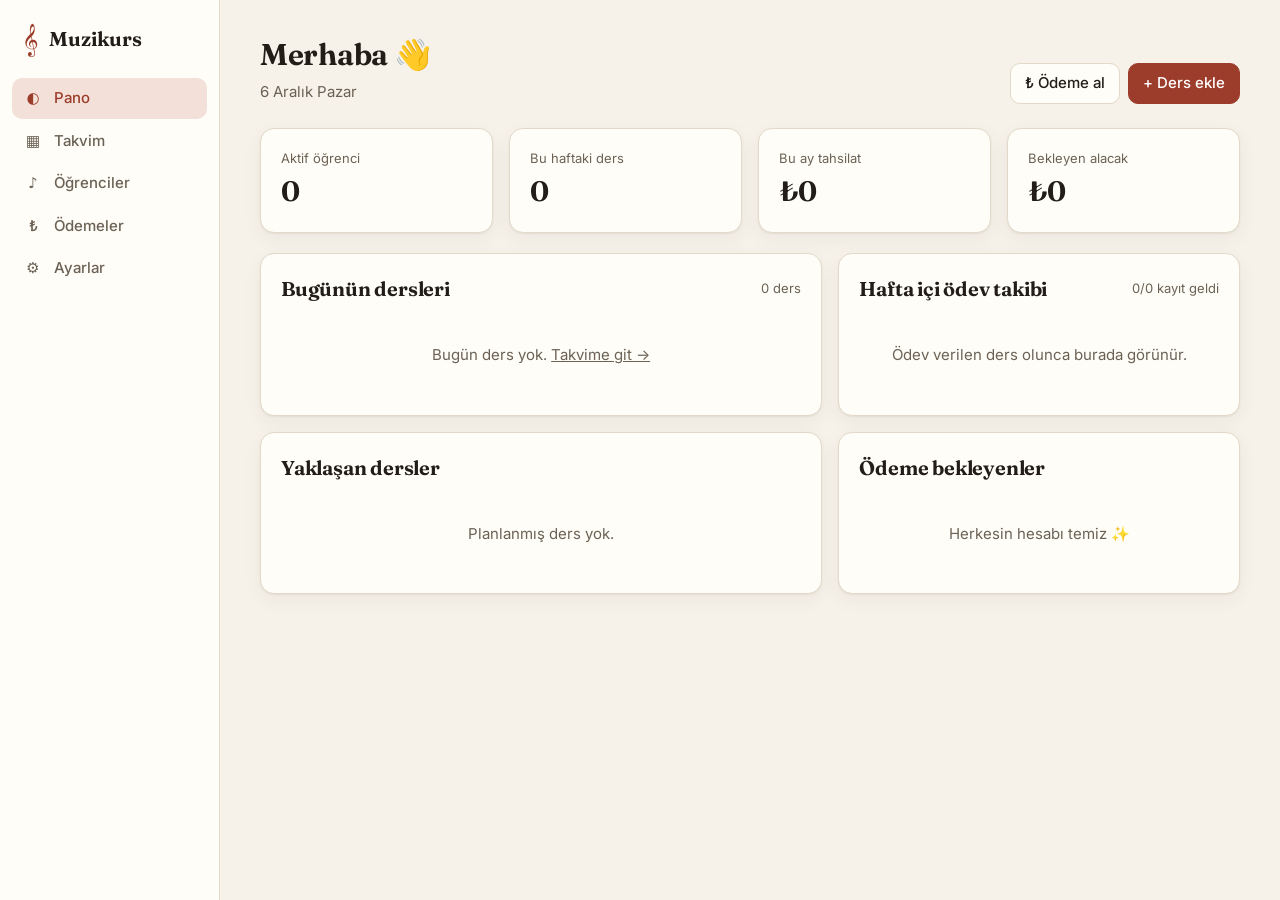
==== app/index.html @ b4ec0990 "Tanıtım sayfasını köke al, uygulamayı /app/ altına taşı Kökteki eski öğrenci/veli bağlantıları (#/p/" ====
<!doctype html>
<html lang="tr">
<head>
  <meta charset="utf-8" />
  <meta name="viewport" content="width=device-width, initial-scale=1" />
  <title>Muzikurs</title>
  <link rel="preconnect" href="https://fonts.googleapis.com" />
  <link href="https://fonts.googleapis.com/css2?family=Fraunces:opsz,wght@9..144,500;9..144,650&family=Inter:wght@400;500;600&display=swap" rel="stylesheet" />
  <link rel="stylesheet" href="styles.css" />
</head>
<body>
  <div class="app">
    <nav class="nav">
      <div class="brand">
        <span class="brand-mark">𝄞</span>
        <span class="brand-name">Muzikurs</span>
      </div>
      <a href="#/" data-route="dashboard"><span class="ico">◐</span><span>Pano</span></a>
      <a href="#/takvim" data-route="calendar"><span class="ico">▦</span><span>Takvim</span></a>
      <a href="#/ogrenciler" data-route="students"><span class="ico">♪</span><span>Öğrenciler</span></a>
      <a href="#/odemeler" data-route="payments"><span class="ico">₺</span><span>Ödemeler</span></a>
      <a href="#/ayarlar" data-route="settings"><span class="ico">⚙</span><span>Ayarlar</span></a>
    </nav>
    <main id="view" class="view"></main>
  </div>

  <dialog id="modal">
    <form method="dialog" id="modal-form">
      <header class="modal-head">
        <h2 id="modal-title"></h2>
        <button type="button" class="icon-btn" data-close aria-label="Kapat">✕</button>
      </header>
      <div id="modal-body" class="modal-body"></div>
      <footer class="modal-foot" id="modal-foot"></footer>
    </form>
  </dialog>

  <div id="toast" class="toast" role="status"></div>

  <script type="module" src="js/router.js"></script>
</body>
</html>
---- app/styles.css ----
:root {
  --bg: #f6f2ea;
  --surface: #fffdf8;
  --surface-2: #efe8db;
  --ink: #221d17;
  --ink-2: #6b6255;
  --line: #e2d9c8;
  --accent: #9c3d2b;
  --accent-ink: #fff;
  --accent-soft: #f3e0d8;
  --ok: #3f7a4a;
  --ok-soft: #e0eedf;
  --warn: #a8741a;
  --warn-soft: #f5ead2;
  --bad: #a3322a;
  --bad-soft: #f5dcd8;
  --muted-soft: #ebe6dd;
  --radius: 14px;
  --shadow: 0 1px 2px rgba(40, 30, 20, .06), 0 6px 20px rgba(40, 30, 20, .05);
  color-scheme: light;
}

@media (prefers-color-scheme: dark) {
  :root {
    --bg: #17140f;
    --surface: #211d17;
    --surface-2: #2b261e;
    --ink: #f1eadf;
    --ink-2: #a89d8c;
    --line: #3a3328;
    --accent: #e0826a;
    --accent-ink: #1b120e;
    --accent-soft: #3d2620;
    --ok: #86c28f;
    --ok-soft: #22321f;
    --warn: #e0b35c;
    --warn-soft: #3a2f18;
    --bad: #ef8a80;
    --bad-soft: #3d201d;
    --muted-soft: #2d2820;
    --shadow: 0 1px 2px rgba(0, 0, 0, .3);
    color-scheme: dark;
  }
}

* { box-sizing: border-box; }
html, body { margin: 0; }
body {
  background: var(--bg);
  color: var(--ink);
  font: 15px/1.5 Inter, system-ui, sans-serif;
  -webkit-font-smoothing: antialiased;
}
h1, h2, h3 { font-family: Fraunces, Georgia, serif; font-weight: 650; margin: 0; letter-spacing: -.01em; }
h1 { font-size: 30px; }
h2 { font-size: 20px; }
h3 { font-size: 16px; }
a { color: inherit; }
.muted { color: var(--ink-2); }
.small { font-size: 13px; }
.num { font-variant-numeric: tabular-nums; }

/* layout */
.app { display: grid; grid-template-columns: 220px 1fr; min-height: 100vh; }
.nav {
  position: sticky; top: 0; height: 100vh;
  display: flex; flex-direction: column; gap: 2px;
  padding: 20px 12px; border-right: 1px solid var(--line); background: var(--surface);
}
.brand { display: flex; align-items: center; gap: 10px; padding: 4px 10px 22px; }
.brand-mark { font-size: 28px; color: var(--accent); line-height: 1; }
.brand-name { font-family: Fraunces, serif; font-size: 20px; font-weight: 650; }
.nav a {
  display: flex; align-items: center; gap: 12px;
  padding: 9px 12px; border-radius: 10px; text-decoration: none; color: var(--ink-2); font-weight: 500;
}
.nav a:hover { background: var(--surface-2); color: var(--ink); }
.nav a.active { background: var(--accent-soft); color: var(--accent); }
.nav .ico { width: 18px; text-align: center; }
.view { padding: 32px 40px 80px; max-width: 1180px; width: 100%; }

.page-head { display: flex; align-items: flex-end; justify-content: space-between; gap: 16px; margin-bottom: 24px; flex-wrap: wrap; }
.page-head p { margin: 4px 0 0; }
.row { display: flex; gap: 8px; align-items: center; flex-wrap: wrap; }
.grid { display: grid; gap: 16px; }
.grid-2 { grid-template-columns: 1.4fr 1fr; }
.stats { grid-template-columns: repeat(4, 1fr); margin-bottom: 20px; }

.card { background: var(--surface); border: 1px solid var(--line); border-radius: var(--radius); box-shadow: var(--shadow); padding: 20px; }
.card-head { display: flex; justify-content: space-between; align-items: center; margin-bottom: 12px; gap: 8px; }
.stat .label { color: var(--ink-2); font-size: 13px; }
.stat .value { font-family: Fraunces, serif; font-size: 28px; font-weight: 650; margin-top: 2px; }
.stat .value.bad { color: var(--bad); }

/* buttons & inputs */
button, .btn {
  font: inherit; font-weight: 500; cursor: pointer;
  border: 1px solid var(--line); background: var(--surface); color: var(--ink);
  padding: 8px 14px; border-radius: 10px; text-decoration: none; display: inline-flex; align-items: center; gap: 6px;
}
button:hover { background: var(--surface-2); }
button.primary { background: var(--accent); border-color: var(--accent); color: var(--accent-ink); }
button.primary:hover { filter: brightness(1.07); }
button.danger { color: var(--bad); }
button.sm { padding: 4px 10px; font-size: 13px; border-radius: 8px; }
button.ghost { border-color: transparent; background: transparent; }
.icon-btn { border: 0; background: transparent; padding: 6px 8px; font-size: 16px; color: var(--ink-2); }
button:focus-visible, input:focus-visible, select:focus-visible, textarea:focus-visible, a:focus-visible {
  outline: 2px solid var(--accent); outline-offset: 2px;
}

input, select, textarea {
  font: inherit; color: var(--ink); background: var(--surface);
  border: 1px solid var(--line); border-radius: 10px; padding: 8px 10px; width: 100%;
}
textarea { min-height: 70px; resize: vertical; }
label.field { display: flex; flex-direction: column; gap: 4px; font-size: 13px; color: var(--ink-2); font-weight: 500; }
.form-grid { display: grid; grid-template-columns: 1fr 1fr; gap: 12px 14px; }
.form-grid .full { grid-column: 1 / -1; }
.search { max-width: 280px; }

/* lists */
.list { display: flex; flex-direction: column; }
.list-item {
  display: flex; align-items: center; gap: 14px; padding: 12px 4px;
  border-top: 1px solid var(--line);
}
.list-item:first-child { border-top: 0; }
.list-item .grow { flex: 1; min-width: 0; }
.list-item .title { font-weight: 600; }
.clickable { cursor: pointer; border-radius: 10px; }
.clickable:hover { background: var(--surface-2); }
.time { font-variant-numeric: tabular-nums; font-weight: 600; min-width: 48px; }
.avatar {
  width: 38px; height: 38px; border-radius: 50%; flex: none;
  display: grid; place-items: center; font-weight: 600; font-size: 14px;
  background: var(--accent-soft); color: var(--accent);
}
.empty { padding: 28px 8px; text-align: center; color: var(--ink-2); }

table { width: 100%; border-collapse: collapse; }
th, td { text-align: left; padding: 10px 8px; border-top: 1px solid var(--line); vertical-align: top; }
th { font-size: 12px; text-transform: uppercase; letter-spacing: .04em; color: var(--ink-2); font-weight: 600; border-top: 0; }
td.right, th.right { text-align: right; }
.table-wrap { overflow-x: auto; }

.badge { display: inline-block; padding: 2px 9px; border-radius: 999px; font-size: 12px; font-weight: 600; white-space: nowrap; }
.b-planned { background: var(--muted-soft); color: var(--ink-2); }
.b-done { background: var(--ok-soft); color: var(--ok); }
.b-cancelled { background: var(--warn-soft); color: var(--warn); }
.b-noshow { background: var(--bad-soft); color: var(--bad); }
.pos { color: var(--ok); }
.neg { color: var(--bad); }

/* calendar */
.week { display: grid; grid-template-columns: repeat(7, minmax(0, 1fr)); gap: 10px; }
.day { background: var(--surface); border: 1px solid var(--line); border-radius: var(--radius); min-height: 220px; display: flex; flex-direction: column; }
.day.today { border-color: var(--accent); box-shadow: 0 0 0 1px var(--accent); }
.day-head { padding: 10px 12px; border-bottom: 1px solid var(--line); display: flex; justify-content: space-between; align-items: baseline; }
.day-head .dn { font-weight: 600; }
.day-head .dd { color: var(--ink-2); font-size: 13px; }
.day-body { padding: 8px; display: flex; flex-direction: column; gap: 6px; flex: 1; }
.slot {
  text-align: left; display: block; width: 100%; padding: 7px 9px; border-radius: 9px;
  border: 1px solid var(--line); border-left: 3px solid var(--ink-2); background: var(--surface);
}
.slot .t { font-size: 12px; color: var(--ink-2); font-variant-numeric: tabular-nums; }
.slot .n { font-weight: 600; font-size: 13px; overflow: hidden; text-overflow: ellipsis; white-space: nowrap; }
.slot.s-done { border-left-color: var(--ok); }
.slot.s-cancelled { border-left-color: var(--warn); opacity: .7; }
.slot.s-cancelled .n { text-decoration: line-through; }
.slot.s-noshow { border-left-color: var(--bad); }
.slot.s-planned { border-left-color: var(--accent); }
.add-slot { border: 1px dashed var(--line); background: transparent; color: var(--ink-2); justify-content: center; font-size: 13px; margin-top: auto; }

/* student detail */
.profile { display: flex; gap: 16px; align-items: center; }
.profile .avatar { width: 56px; height: 56px; font-size: 20px; }
.kv { display: grid; grid-template-columns: 130px 1fr; gap: 6px 12px; font-size: 14px; }
.kv dt { color: var(--ink-2); }
.kv dd { margin: 0; }
.timeline .entry { padding: 12px 0; border-top: 1px solid var(--line); }
.timeline .entry:first-child { border-top: 0; }
.entry-head { display: flex; justify-content: space-between; gap: 8px; align-items: center; }
.entry p { margin: 6px 0 0; font-size: 14px; white-space: pre-wrap; }
.entry .lbl { font-size: 12px; font-weight: 600; color: var(--ink-2); text-transform: uppercase; letter-spacing: .04em; }

/* modal */
dialog {
  border: 1px solid var(--line); border-radius: 18px; padding: 0; width: min(560px, calc(100vw - 32px));
  background: var(--surface); color: var(--ink); box-shadow: 0 20px 60px rgba(0,0,0,.25);
}
dialog::backdrop { background: rgba(20, 15, 10, .45); }
.modal-head { display: flex; justify-content: space-between; align-items: center; padding: 18px 20px 6px; }
.modal-body { padding: 10px 20px 4px; max-height: 70vh; overflow-y: auto; }
.modal-foot { display: flex; justify-content: flex-end; gap: 8px; padding: 14px 20px 18px; }
.modal-foot .spacer { flex: 1; }
.status-pick { display: flex; gap: 6px; flex-wrap: wrap; }
.status-pick label { cursor: pointer; }
.status-pick input { display: none; }
.status-pick span { display: inline-block; padding: 6px 12px; border-radius: 999px; border: 1px solid var(--line); font-size: 13px; font-weight: 500; }
.status-pick input:checked + span { background: var(--accent); color: var(--accent-ink); border-color: var(--accent); }

.toast {
  position: fixed; left: 50%; bottom: 24px; transform: translate(-50%, 20px);
  background: var(--ink); color: var(--bg); padding: 10px 16px; border-radius: 10px; font-size: 14px;
  opacity: 0; pointer-events: none; transition: .2s;
}
.toast.show { opacity: 1; transform: translate(-50%, 0); }

[hidden] { display: none !important; }
a.btn.primary-link { background: var(--accent); border-color: var(--accent); color: var(--accent-ink); }

/* öğrenci & veli sayfası */
body.portal .nav { display: none; }
body.portal .app { grid-template-columns: 1fr; }
body.portal .view { max-width: 720px; margin: 0 auto; padding: 20px 16px 60px; }
.portal-head { display: flex; justify-content: space-between; align-items: center; gap: 12px; margin-bottom: 18px; }
.portal-head .brand { padding: 0; }
.seg { display: inline-flex; background: var(--surface-2); border-radius: 999px; padding: 3px; }
.seg button { border: 0; background: transparent; border-radius: 999px; padding: 6px 16px; color: var(--ink-2); }
.seg button[aria-selected="true"] { background: var(--surface); color: var(--ink); box-shadow: var(--shadow); }
.portal-hero { margin-bottom: 18px; }
.portal-hero p { margin: 4px 0 0; }
.next-card .next-when { font-family: Fraunces, serif; font-size: 24px; font-weight: 650; margin: 2px 0; }
.hw-card { border-color: var(--accent); background: linear-gradient(180deg, var(--accent-soft), var(--surface) 70%); }
.hw-text { font-size: 17px; margin: 0; white-space: pre-wrap; }
.check-row { margin-top: 14px; font-weight: 500; cursor: pointer; }
.check-row input, .goal-input { width: auto; }
.check-row input { width: 18px; height: 18px; accent-color: var(--accent); }
.goal-input { width: 64px; padding: 2px 6px; display: inline-block; }
.bars { display: grid; grid-template-columns: repeat(7, 1fr); gap: 8px; align-items: end; margin: 6px 0 16px; }
.bar-col { display: flex; flex-direction: column; align-items: center; gap: 4px; }
.bar { width: 100%; max-width: 34px; height: 90px; background: var(--surface-2); border-radius: 8px; display: flex; align-items: flex-end; overflow: hidden; }
.bar span { display: block; width: 100%; background: var(--accent); border-radius: 8px 8px 0 0; }
.bar-val { font-size: 12px; font-variant-numeric: tabular-nums; color: var(--ink-2); min-height: 18px; }
.bar-lbl { font-size: 12px; color: var(--ink-2); }
.bar-col.is-today .bar-lbl { color: var(--accent); font-weight: 600; }
.goal { margin-bottom: 16px; }
.progress { height: 8px; background: var(--surface-2); border-radius: 999px; overflow: hidden; margin-top: 6px; }
.progress span { display: block; height: 100%; background: var(--ok); border-radius: 999px; }
.practice-add { padding-top: 14px; border-top: 1px solid var(--line); }
.chip-btn { border-radius: 999px; }
.wa-btn { margin-top: 14px; width: 100%; justify-content: center; background: #25d366; border-color: #25d366; color: #0b2e17; font-weight: 600; }
.wa-btn:hover { filter: brightness(1.05); }
.portal-stats { grid-template-columns: repeat(auto-fit, minmax(140px, 1fr)); margin-bottom: 0; }

/* ödev kaydı */
.rec-card { border-color: var(--accent); }
.rec-actions { display: grid; grid-template-columns: 1fr 1fr; gap: 10px; }
.rec-big {
  flex-direction: column; justify-content: center; gap: 4px; padding: 16px 10px;
  border-radius: 14px; font-weight: 600; background: var(--accent-soft); border-color: transparent; color: var(--accent);
}
.rec-big span { font-size: 28px; line-height: 1; }
.rec-big:hover { background: var(--accent-soft); filter: brightness(.97); }
.file-pick { display: block; text-align: center; margin-top: 10px; color: var(--ink-2); text-decoration: underline; cursor: pointer; }
.rec-item { padding: 10px 0; border-top: 1px solid var(--line); display: flex; flex-direction: column; gap: 6px; }
.rec-item audio { width: 100%; height: 36px; }
.rec-item video, .rv-video { width: 100%; max-height: 320px; border-radius: 10px; background: #000; }
.recorder { display: flex; flex-direction: column; align-items: center; gap: 8px; text-align: center; }
.recorder video { width: 100%; max-height: 50vh; border-radius: 12px; background: #000; transform: scaleX(-1); }
.rc-mic { position: relative; width: 120px; height: 120px; display: grid; place-items: center; margin: 10px 0; }
.rc-mic span { position: relative; font-size: 40px; }
.rc-level { position: absolute; inset: 0; border-radius: 50%; background: var(--accent-soft); transition: transform .08s linear; }
.rc-timer { font-size: 30px; font-weight: 600; font-family: Fraunces, serif; }
.rc-btn { min-width: 160px; justify-content: center; padding: 12px 18px; }
.rc-btn.is-rec { background: var(--bad); border-color: var(--bad); animation: pulse 1.4s ease-in-out infinite; }
@keyframes pulse { 50% { box-shadow: 0 0 0 8px var(--bad-soft); } }
@media (prefers-reduced-motion: reduce) { .rc-btn.is-rec { animation: none; } }

/* responsive */
@media (max-width: 1000px) {
  .stats { grid-template-columns: repeat(2, 1fr); }
  .grid-2 { grid-template-columns: 1fr; }
  .week { grid-template-columns: repeat(2, minmax(0, 1fr)); }
  .day { min-height: 0; }
}
@media (max-width: 720px) {
  .app { grid-template-columns: 1fr; }
  .nav {
    position: fixed; bottom: 0; top: auto; left: 0; right: 0; height: auto; z-index: 10;
    flex-direction: row; justify-content: space-around; padding: 6px 4px calc(6px + env(safe-area-inset-bottom));
    border-right: 0; border-top: 1px solid var(--line);
  }
  .nav .brand { display: none; }
  .portal-head .brand-name { font-size: 17px; }
  .nav a { flex-direction: column; gap: 0; font-size: 11px; padding: 6px 8px; }
  .nav .ico { font-size: 17px; }
  .view { padding: 20px 16px 100px; }
  h1 { font-size: 24px; }
  .week { grid-template-columns: 1fr; }
  .form-grid { grid-template-columns: 1fr; }
  .kv { grid-template-columns: 110px 1fr; }
  .search { max-width: none; }
  .hide-sm { display: none; }
}
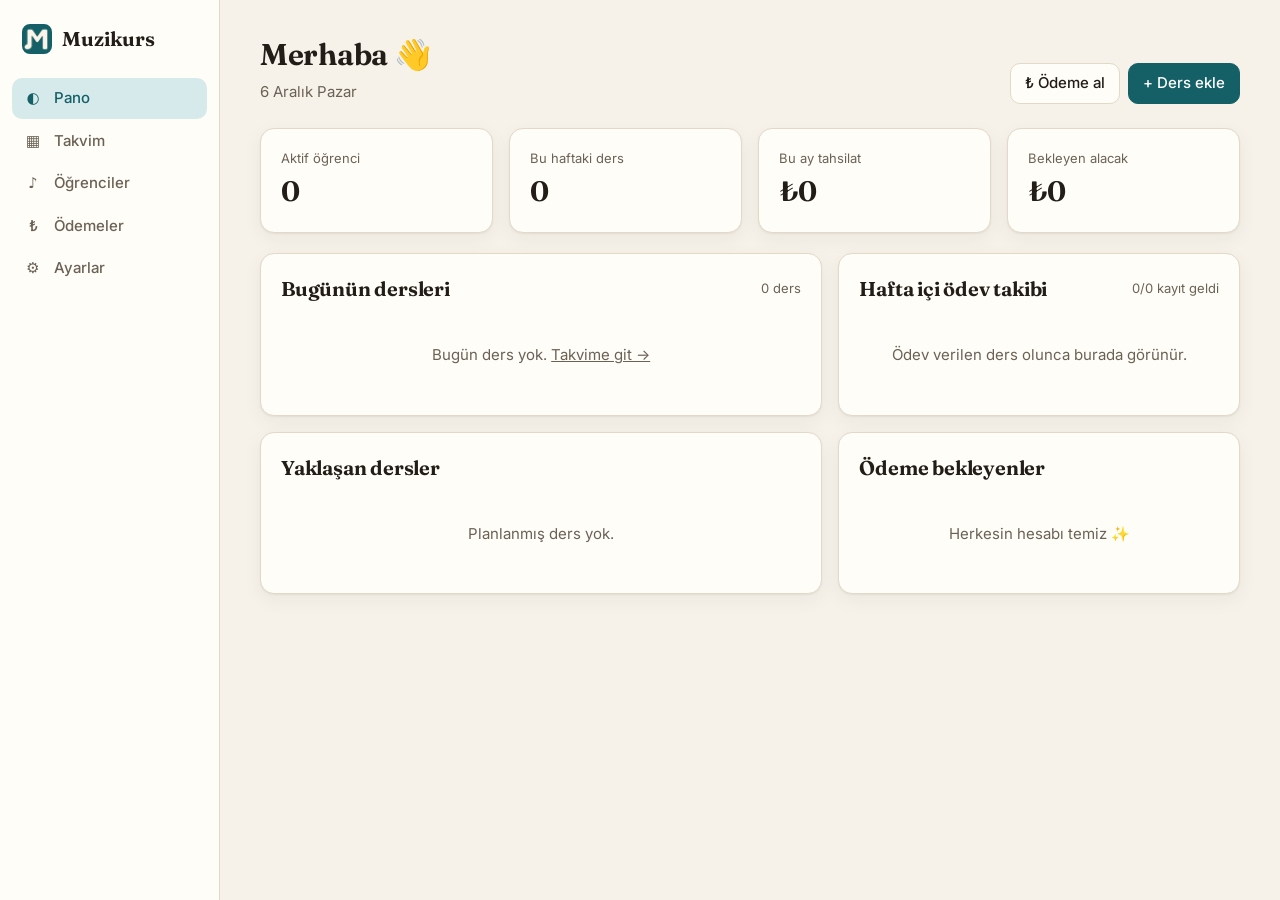
==== commit 239b4a14: "Uygulama renklerini logoya göre turkuaza çevir Vurgu renkleri (açık ve koyu tema) turkuaz oldu; uygu" ====
--- a/app/index.html
+++ b/app/index.html
@@ -6,13 +6,16 @@
   <title>Muzikurs</title>
   <link rel="preconnect" href="https://fonts.googleapis.com" />
   <link href="https://fonts.googleapis.com/css2?family=Fraunces:opsz,wght@9..144,500;9..144,650&family=Inter:wght@400;500;600&display=swap" rel="stylesheet" />
+  <link rel="icon" href="/favicon.ico" sizes="any" />
+  <link rel="icon" type="image/png" sizes="32x32" href="/favicon-32.png" />
+  <link rel="apple-touch-icon" href="/apple-touch-icon.png" />
   <link rel="stylesheet" href="styles.css" />
 </head>
 <body>
   <div class="app">
     <nav class="nav">
       <div class="brand">
-        <span class="brand-mark">𝄞</span>
+        <img class="brand-mark" src="/icon-512.png" width="30" height="30" alt="" />
         <span class="brand-name">Muzikurs</span>
       </div>
       <a href="#/" data-route="dashboard"><span class="ico">◐</span><span>Pano</span></a>
--- a/app/styles.css
+++ b/app/styles.css
@@ -5,9 +5,9 @@
   --ink: #221d17;
   --ink-2: #6b6255;
   --line: #e2d9c8;
-  --accent: #9c3d2b;
+  --accent: #146066;
   --accent-ink: #fff;
-  --accent-soft: #f3e0d8;
+  --accent-soft: #d6eaeb;
   --ok: #3f7a4a;
   --ok-soft: #e0eedf;
   --warn: #a8741a;
@@ -28,9 +28,9 @@
     --ink: #f1eadf;
     --ink-2: #a89d8c;
     --line: #3a3328;
-    --accent: #e0826a;
-    --accent-ink: #1b120e;
-    --accent-soft: #3d2620;
+    --accent: #5ec2c6;
+    --accent-ink: #062123;
+    --accent-soft: #163b3f;
     --ok: #86c28f;
     --ok-soft: #22321f;
     --warn: #e0b35c;
@@ -68,7 +68,7 @@
   padding: 20px 12px; border-right: 1px solid var(--line); background: var(--surface);
 }
 .brand { display: flex; align-items: center; gap: 10px; padding: 4px 10px 22px; }
-.brand-mark { font-size: 28px; color: var(--accent); line-height: 1; }
+.brand-mark { display: block; width: 30px; height: 30px; border-radius: 8px; }
 .brand-name { font-family: Fraunces, serif; font-size: 20px; font-weight: 650; }
 .nav a {
   display: flex; align-items: center; gap: 12px;
